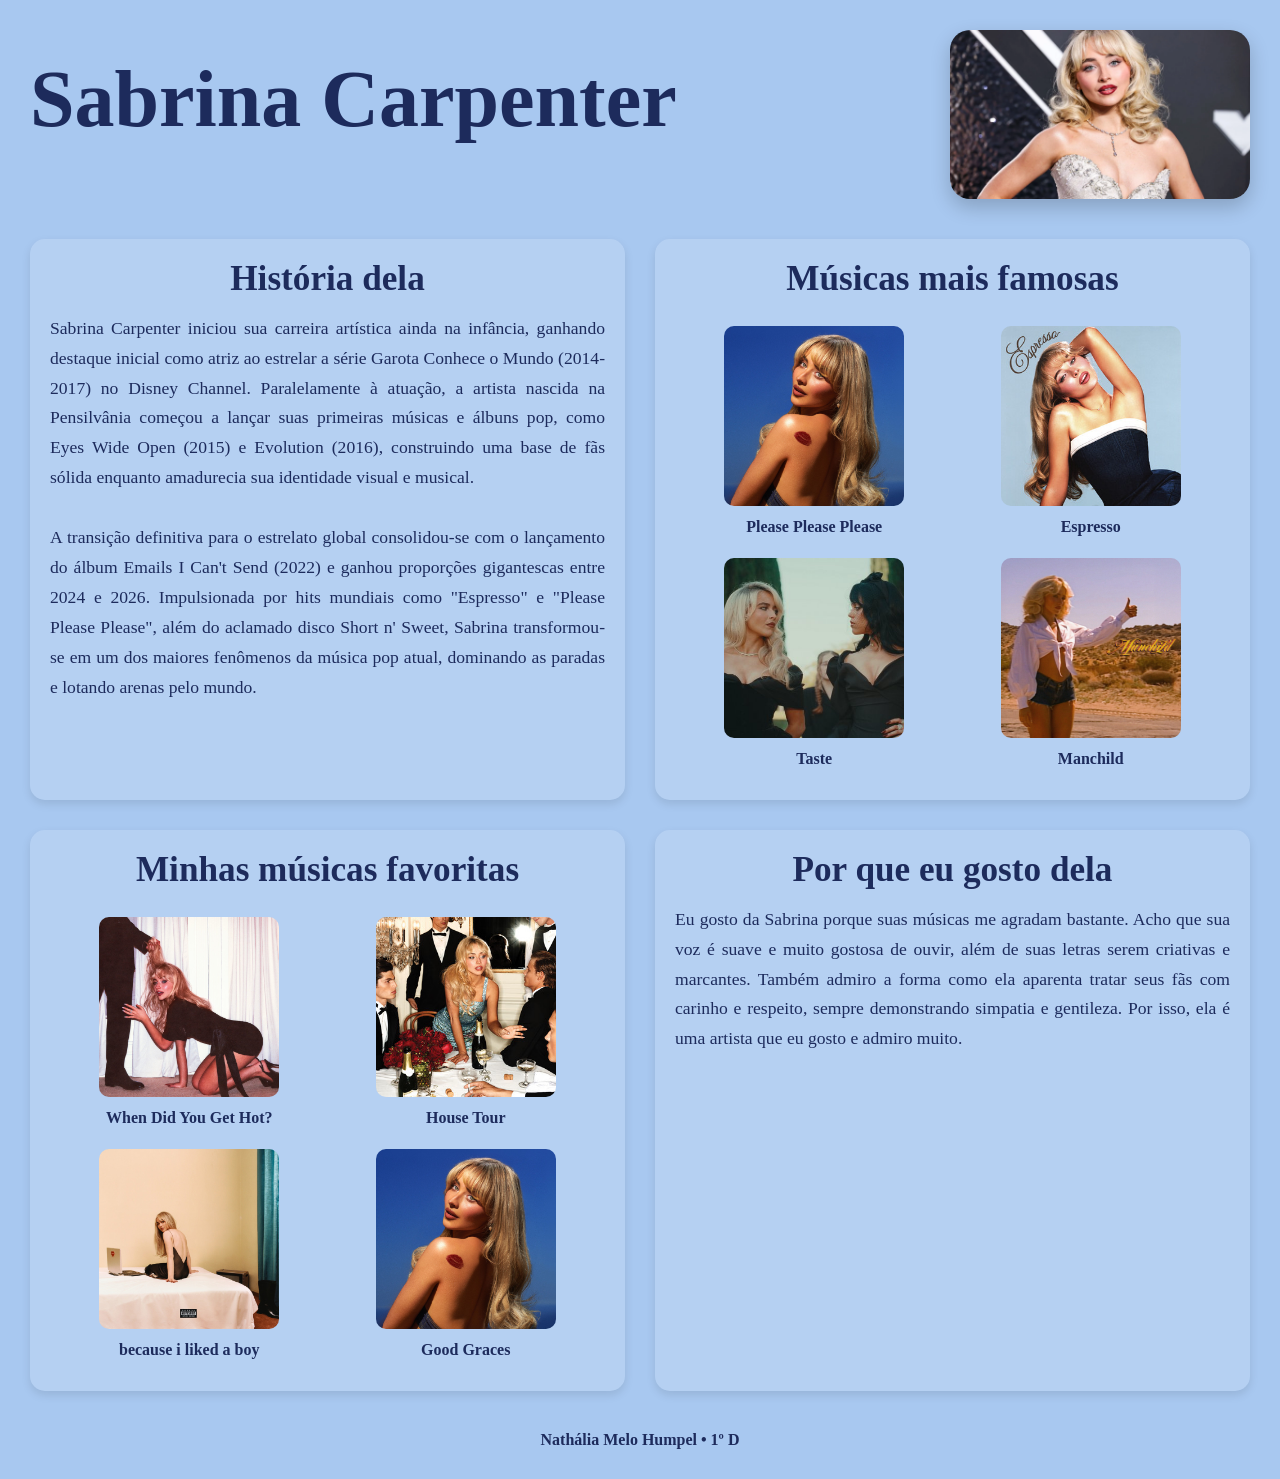
==== index.html @ 60d55c67 "Adiciona fotos na pasta assets" ====
<!DOCTYPE html>
<html lang="pt-br">
<head>
<meta charset="UTF-8">
<meta name="viewport" content="width=device-width, initial-scale=1.0">
<title>Sabrina Carpenter</title>

<style>
*{
    margin:0;
    padding:0;
    box-sizing:border-box;
}

body{
    background:#a8c8f0;
    font-family:Georgia, serif;
    color:#1d2b5c;
    padding:30px;
}

h1{
    text-align:center;
    font-size:4rem;
    margin-bottom:30px;
}

h2{
    text-align: center;
    font-size: 2.2rem;
    margin-bottom: 15px;
}

.container{
    display:grid;
    grid-template-columns:1fr 1fr;
    gap:30px;
}

.card{
    background:rgba(255,255,255,0.15);
    padding:20px;
    border-radius:15px;
    box-shadow:0 4px 10px rgba(0,0,0,0.1);
}

.historia p,
.gosto p{
    width:100%;
    text-align:justify;
    line-height:1.7;
    font-size:1.1rem;
}

.cabecalho{
    display: flex;
    justify-content: space-between;
    align-items: center;
    margin-bottom: 40px;
}

.cabecalho h1{
    font-size: 5rem;
    text-align: left;
}

.foto-principal{
    width: 300px;
    border-radius: 20px;
    box-shadow: 0 8px 20px rgba(0,0,0,0.2);
}
.tabela-musicas{
    width:100%;
}

.tabela-musicas td{
    text-align:center;
    padding:10px;
}

img{
    border-radius:10px;
    transition:0.3s;
}

.tabela-musicas img:hover{
    transform:scale(1.05);
    box-shadow:0 6px 15px rgba(0,0,0,0.25);
}

figcaption{
    margin-top:8px;
    font-weight:bold;
}

a{
    text-decoration:none;
    color:inherit;
}

footer{
    text-align:center;
    margin-top:40px;
    font-weight:bold;
}

@media(max-width:900px){
    .container{
        grid-template-columns:1fr;
    }

    h1{
        font-size:3rem;
    }

    .foto-principal{
        width:100%;
        max-width:400px;
    }
}
</style>
</head>

<body>

<div class="cabecalho">
    <h1>Sabrina Carpenter</h1>

    <img src="assets/sabrina-carpenter-nath.webp"
    class="foto-principal"
    alt="Foto da Sabrina Carpenter">
</div>

<div class="container">

    <section class="historia card">
        <h2>História dela</h2>

        <p>
            Sabrina Carpenter iniciou sua carreira artística ainda na infância, ganhando destaque inicial como atriz ao estrelar a série Garota Conhece o Mundo (2014-2017) no Disney Channel. Paralelamente à atuação, a artista nascida na Pensilvânia começou a lançar suas primeiras músicas e álbuns pop, como Eyes Wide Open (2015) e Evolution (2016), construindo uma base de fãs sólida enquanto amadurecia sua identidade visual e musical.
            <br><br>
            A transição definitiva para o estrelato global consolidou-se com o lançamento do álbum Emails I Can't Send (2022) e ganhou proporções gigantescas entre 2024 e 2026. Impulsionada por hits mundiais como "Espresso" e "Please Please Please", além do aclamado disco Short n' Sweet, Sabrina transformou-se em um dos maiores fenômenos da música pop atual, dominando as paradas e lotando arenas pelo mundo.
        </p>
    </section>

    <section class="card">
        <h2>Músicas mais famosas</h2>

        <table class="tabela-musicas">
            <tr>
                <td>
                    <figure>
                        <a href="https://youtu.be/cF1Na4AIecM?si=tq6w_SaVd8nu-sPu" target="_blank">
                            <img src="assets/please-please-please-nath.jpg" width="180" alt="">
                        </a>
                        <figcaption>Please Please Please</figcaption>
                    </figure>
                </td>

                <td>
                    <figure>
                        <a href="https://youtu.be/eVli-tstM5E?si=VRlJOLgrgoSqmoIP" target="_blank">
                            <img src="assets/espresso-nath.jpg" width="180" alt="">
                        </a>
                        <figcaption>Espresso</figcaption>
                    </figure>
                </td>
            </tr>

            <tr>
                <td>
                    <figure>
                        <a href="https://youtu.be/KEG7b851Ric?si=eaYIvndWMF-2-VRj" target="_blank">
                            <img src="assets/taste-nath.jpg" width="180" alt="">
                        </a>
                        <figcaption>Taste</figcaption>
                    </figure>
                </td>

                <td>
                    <figure>
                        <a href="https://youtu.be/aSugSGCC12I?si=xoX0mtpcQHsIW871" target="_blank">
                            <img src="assets/manchild-nath.jpg" width="180" alt="">
                        </a>
                        <figcaption>Manchild</figcaption>
                    </figure>
                </td>
            </tr>
        </table>
    </section>

    <section class="card">
        <h2>Minhas músicas favoritas</h2>

        <table class="tabela-musicas">
            <tr>
                <td>
                    <figure>
                        <a href="https://youtu.be/bnhV-OBnGCE?si=_VvoUv6ohIFBwP6q" target="_blank">
                            <img src="assets/wdygh-nath.jpg" width="180" alt="">
                        </a>
                        <figcaption>When Did You Get Hot?</figcaption>
                    </figure>
                </td>

                <td>
                    <figure>
                        <a href="https://youtu.be/KWoTyfPsqbE?si=r8fhqNtKdVcNQlyc" target="_blank">
                            <img src="assets/house-tour-nath.jpg" width="180" alt="">
                        </a>
                        <figcaption>House Tour</figcaption>
                    </figure>
                </td>
            </tr>

            <tr>
                <td>
                    <figure>
                        <a href="https://youtu.be/1YUBbF24H44?si=-aFTUmy7Al9GKxZD" target="_blank">
                            <img src="assets/bilab-nath.jpg" width="180" alt="">
                        </a>
                        <figcaption>because i liked a boy</figcaption>
                    </figure>
                </td>

                <td>
                    <figure>
                        <a href="https://youtu.be/alYCYZvB3yo?si=IjjJvFhHpHm9xbwt" target="_blank">
                            <img src="assets/please-please-please-nath.jpg" width="180" alt="">
                        </a>
                        <figcaption>Good Graces</figcaption>
                    </figure>
                </td>
            </tr>
        </table>
    </section>

    <section class="gosto card">
        <h2>Por que eu gosto dela</h2>

        <p>
            Eu gosto da Sabrina porque suas músicas me agradam bastante. Acho que sua voz é suave e muito gostosa de ouvir, além de suas letras serem criativas e marcantes. Também admiro a forma como ela aparenta tratar seus fãs com carinho e respeito, sempre demonstrando simpatia e gentileza. Por isso, ela é uma artista que eu gosto e admiro muito.
        </p>
    </section>

</div>

<footer>
    Nathália Melo Humpel • 1º D
</footer>

</body>
</html>
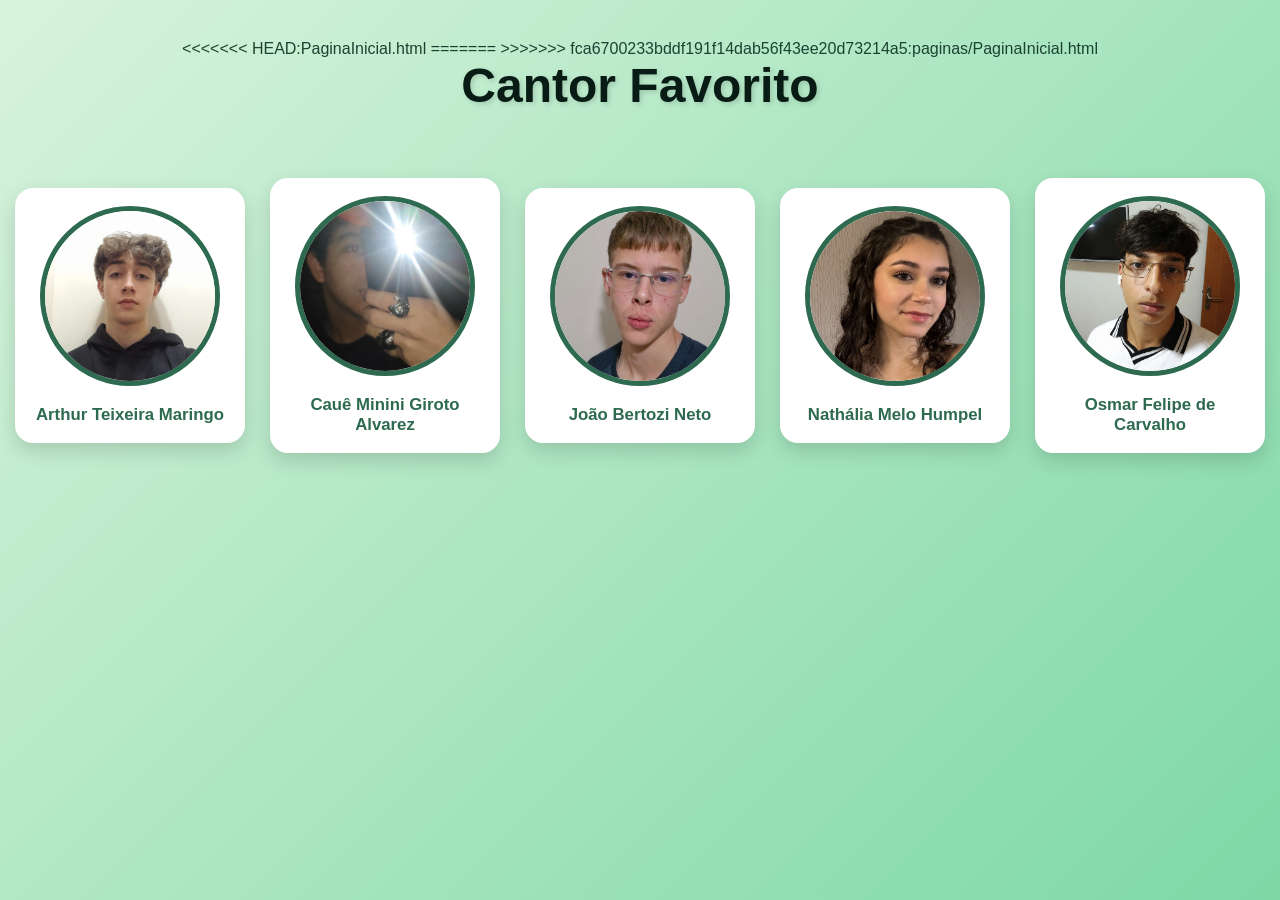
==== commit 52c77192: "Movendo PaginaInicial.html para fora da pasta paginas e trocando o nome para index.html" ====
--- a/index.html
+++ b/index.html
@@ -1,253 +1,143 @@
 <!DOCTYPE html>
 <html lang="pt-br">
 <head>
-<meta charset="UTF-8">
-<meta name="viewport" content="width=device-width, initial-scale=1.0">
-<title>Sabrina Carpenter</title>
-
+    <meta charset="UTF-8">
+    <meta name="viewport" content="width=device-width, initial-scale=1.0">
+<<<<<<< HEAD:PaginaInicial.html
+    <title>Cantor favorito</title>
+=======
+    <title>Cantor Favorito</title>
+>>>>>>> fca6700233bddf191f14dab56f43ee20d73214a5:paginas/PaginaInicial.html
+</head>
+<body>
+    <h1>Cantor Favorito</h1>
+    <table>
+        <tr>
+            <td>
+                <a href="index_arthur.html">
+                    <figure>
+                        <img src="../assets/foto_arthurt.jpg" width="200" alt="Foto do Arthur Teixeira">
+                        <figcaption>Arthur Teixeira Maringo</figcaption>
+                    </figure>
+                </a>
+            </td>
+            <td>
+                <a href="aluno_caue.html">
+                    <figure>
+                        <img src="../assets/caue.jpg"  width="200" alt="Foto do Cauê Minini">
+                        <figcaption>Cauê Minini Giroto Alvarez</figcaption>
+                    </figure>
+                </a>
+            </td>
+            <td>
+                <a href="aluno_joao.html">
+                    <figure>
+                        <img src="../assets/fotoJoao.jpeg"  width="200" alt="Foto do João Bertozi">
+                        <figcaption>João Bertozi Neto</figcaption>
+                    </figure>
+                </a>
+            </td>
+            <td>
+                <a href="PaginaNath.html">
+                    <figure>
+                        <img src="../assets/fotoNath.jpg" width="200" alt="Foto da Nathália Humpel">
+                        <figcaption>Nathália Melo Humpel</figcaption>
+                    </figure>
+                </a>
+            </td>
+            <td>
+                <a href="aluno_osmar.html">
+                    <figure>
+                        <img src="../assets/Foto_osmar 1.jpg"  width="200" alt="Foto do Osmar Felipe">
+                        <figcaption>Osmar Felipe de Carvalho</figcaption>
+                    </figure>
+                </a>
+            </td>
+        </tr>
+    </table>
+</body>
 <style>
-*{
-    margin:0;
-    padding:0;
-    box-sizing:border-box;
+* {
+    margin: 0;
+    padding: 0;
+    box-sizing: border-box;
 }
 
-body{
-    background:#a8c8f0;
-    font-family:Georgia, serif;
-    color:#1d2b5c;
-    padding:30px;
+body {
+    font-family: Arial, Helvetica, sans-serif;
+    background: linear-gradient(135deg, #d8f3dc, #7dd8a6);
+    color: #1b4332;
+    min-height: 100vh;
+    display: flex;
+    flex-direction: column;
+    align-items: center;
+    padding: 40px;
 }
 
-h1{
-    text-align:center;
-    font-size:4rem;
-    margin-bottom:30px;
+h1 {
+    font-size: 3rem;
+    margin-bottom: 40px;
+    color: #081c15;
+    text-shadow: 2px 2px 5px rgba(0,0,0,0.15);
 }
 
-h2{
-    text-align: center;
-    font-size: 2.2rem;
-    margin-bottom: 15px;
+table {
+    border-spacing: 25px;
 }
 
-.container{
-    display:grid;
-    grid-template-columns:1fr 1fr;
-    gap:30px;
+figure {
+    background-color: #ffffff;
+    border-radius: 18px;
+    padding: 18px;
+    width: 230px;
+    text-align: center;
+    box-shadow: 0 8px 20px rgba(0,0,0,0.15);
+    transition: transform .3s, box-shadow .3s;
 }
 
-.card{
-    background:rgba(255,255,255,0.15);
-    padding:20px;
-    border-radius:15px;
-    box-shadow:0 4px 10px rgba(0,0,0,0.1);
+figure:hover {
+    transform: translateY(-10px) scale(1.03);
+    box-shadow: 0 12px 30px rgba(27, 67, 50, 0.4);
 }
 
-.historia p,
-.gosto p{
-    width:100%;
-    text-align:justify;
-    line-height:1.7;
-    font-size:1.1rem;
+img {
+    width: 180px;
+    height: 180px;
+    object-fit: cover;
+    border-radius: 50%;
+    border: 5px solid #2d6a4f;
+    transition: .3s;
 }
 
-.cabecalho{
-    display: flex;
-    justify-content: space-between;
-    align-items: center;
-    margin-bottom: 40px;
+figure:hover img {
+    border-color: #52b788;
 }
 
-.cabecalho h1{
-    font-size: 5rem;
-    text-align: left;
+figcaption {
+    margin-top: 15px;
+    font-size: 1.05rem;
+    font-weight: bold;
+    color: #2d6a4f;
 }
-
-.foto-principal{
-    width: 300px;
-    border-radius: 20px;
-    box-shadow: 0 8px 20px rgba(0,0,0,0.2);
+a {
+    text-decoration: none;
+    color: inherit;
+    display: block;
 }
-.tabela-musicas{
-    width:100%;
-}
-
-.tabela-musicas td{
-    text-align:center;
-    padding:10px;
-}
-
-img{
-    border-radius:10px;
-    transition:0.3s;
-}
-
-.tabela-musicas img:hover{
-    transform:scale(1.05);
-    box-shadow:0 6px 15px rgba(0,0,0,0.25);
-}
-
-figcaption{
-    margin-top:8px;
-    font-weight:bold;
-}
-
-a{
-    text-decoration:none;
-    color:inherit;
-}
-
-footer{
-    text-align:center;
-    margin-top:40px;
-    font-weight:bold;
-}
-
-@media(max-width:900px){
-    .container{
-        grid-template-columns:1fr;
+@media (max-width: 1200px) {
+    table,
+    tr,
+    td {
+        display: block;
     }
 
-    h1{
-        font-size:3rem;
+    td {
+        margin-bottom: 25px;
     }
 
-    .foto-principal{
-        width:100%;
-        max-width:400px;
+    table {
+        border-spacing: 0;
     }
 }
 </style>
-</head>
-
-<body>
-
-<div class="cabecalho">
-    <h1>Sabrina Carpenter</h1>
-
-    <img src="assets/sabrina-carpenter-nath.webp"
-    class="foto-principal"
-    alt="Foto da Sabrina Carpenter">
-</div>
-
-<div class="container">
-
-    <section class="historia card">
-        <h2>História dela</h2>
-
-        <p>
-            Sabrina Carpenter iniciou sua carreira artística ainda na infância, ganhando destaque inicial como atriz ao estrelar a série Garota Conhece o Mundo (2014-2017) no Disney Channel. Paralelamente à atuação, a artista nascida na Pensilvânia começou a lançar suas primeiras músicas e álbuns pop, como Eyes Wide Open (2015) e Evolution (2016), construindo uma base de fãs sólida enquanto amadurecia sua identidade visual e musical.
-            <br><br>
-            A transição definitiva para o estrelato global consolidou-se com o lançamento do álbum Emails I Can't Send (2022) e ganhou proporções gigantescas entre 2024 e 2026. Impulsionada por hits mundiais como "Espresso" e "Please Please Please", além do aclamado disco Short n' Sweet, Sabrina transformou-se em um dos maiores fenômenos da música pop atual, dominando as paradas e lotando arenas pelo mundo.
-        </p>
-    </section>
-
-    <section class="card">
-        <h2>Músicas mais famosas</h2>
-
-        <table class="tabela-musicas">
-            <tr>
-                <td>
-                    <figure>
-                        <a href="https://youtu.be/cF1Na4AIecM?si=tq6w_SaVd8nu-sPu" target="_blank">
-                            <img src="assets/please-please-please-nath.jpg" width="180" alt="">
-                        </a>
-                        <figcaption>Please Please Please</figcaption>
-                    </figure>
-                </td>
-
-                <td>
-                    <figure>
-                        <a href="https://youtu.be/eVli-tstM5E?si=VRlJOLgrgoSqmoIP" target="_blank">
-                            <img src="assets/espresso-nath.jpg" width="180" alt="">
-                        </a>
-                        <figcaption>Espresso</figcaption>
-                    </figure>
-                </td>
-            </tr>
-
-            <tr>
-                <td>
-                    <figure>
-                        <a href="https://youtu.be/KEG7b851Ric?si=eaYIvndWMF-2-VRj" target="_blank">
-                            <img src="assets/taste-nath.jpg" width="180" alt="">
-                        </a>
-                        <figcaption>Taste</figcaption>
-                    </figure>
-                </td>
-
-                <td>
-                    <figure>
-                        <a href="https://youtu.be/aSugSGCC12I?si=xoX0mtpcQHsIW871" target="_blank">
-                            <img src="assets/manchild-nath.jpg" width="180" alt="">
-                        </a>
-                        <figcaption>Manchild</figcaption>
-                    </figure>
-                </td>
-            </tr>
-        </table>
-    </section>
-
-    <section class="card">
-        <h2>Minhas músicas favoritas</h2>
-
-        <table class="tabela-musicas">
-            <tr>
-                <td>
-                    <figure>
-                        <a href="https://youtu.be/bnhV-OBnGCE?si=_VvoUv6ohIFBwP6q" target="_blank">
-                            <img src="assets/wdygh-nath.jpg" width="180" alt="">
-                        </a>
-                        <figcaption>When Did You Get Hot?</figcaption>
-                    </figure>
-                </td>
-
-                <td>
-                    <figure>
-                        <a href="https://youtu.be/KWoTyfPsqbE?si=r8fhqNtKdVcNQlyc" target="_blank">
-                            <img src="assets/house-tour-nath.jpg" width="180" alt="">
-                        </a>
-                        <figcaption>House Tour</figcaption>
-                    </figure>
-                </td>
-            </tr>
-
-            <tr>
-                <td>
-                    <figure>
-                        <a href="https://youtu.be/1YUBbF24H44?si=-aFTUmy7Al9GKxZD" target="_blank">
-                            <img src="assets/bilab-nath.jpg" width="180" alt="">
-                        </a>
-                        <figcaption>because i liked a boy</figcaption>
-                    </figure>
-                </td>
-
-                <td>
-                    <figure>
-                        <a href="https://youtu.be/alYCYZvB3yo?si=IjjJvFhHpHm9xbwt" target="_blank">
-                            <img src="assets/please-please-please-nath.jpg" width="180" alt="">
-                        </a>
-                        <figcaption>Good Graces</figcaption>
-                    </figure>
-                </td>
-            </tr>
-        </table>
-    </section>
-
-    <section class="gosto card">
-        <h2>Por que eu gosto dela</h2>
-
-        <p>
-            Eu gosto da Sabrina porque suas músicas me agradam bastante. Acho que sua voz é suave e muito gostosa de ouvir, além de suas letras serem criativas e marcantes. Também admiro a forma como ela aparenta tratar seus fãs com carinho e respeito, sempre demonstrando simpatia e gentileza. Por isso, ela é uma artista que eu gosto e admiro muito.
-        </p>
-    </section>
-
-</div>
-
-<footer>
-    Nathália Melo Humpel • 1º D
-</footer>
-
-</body>
 </html>
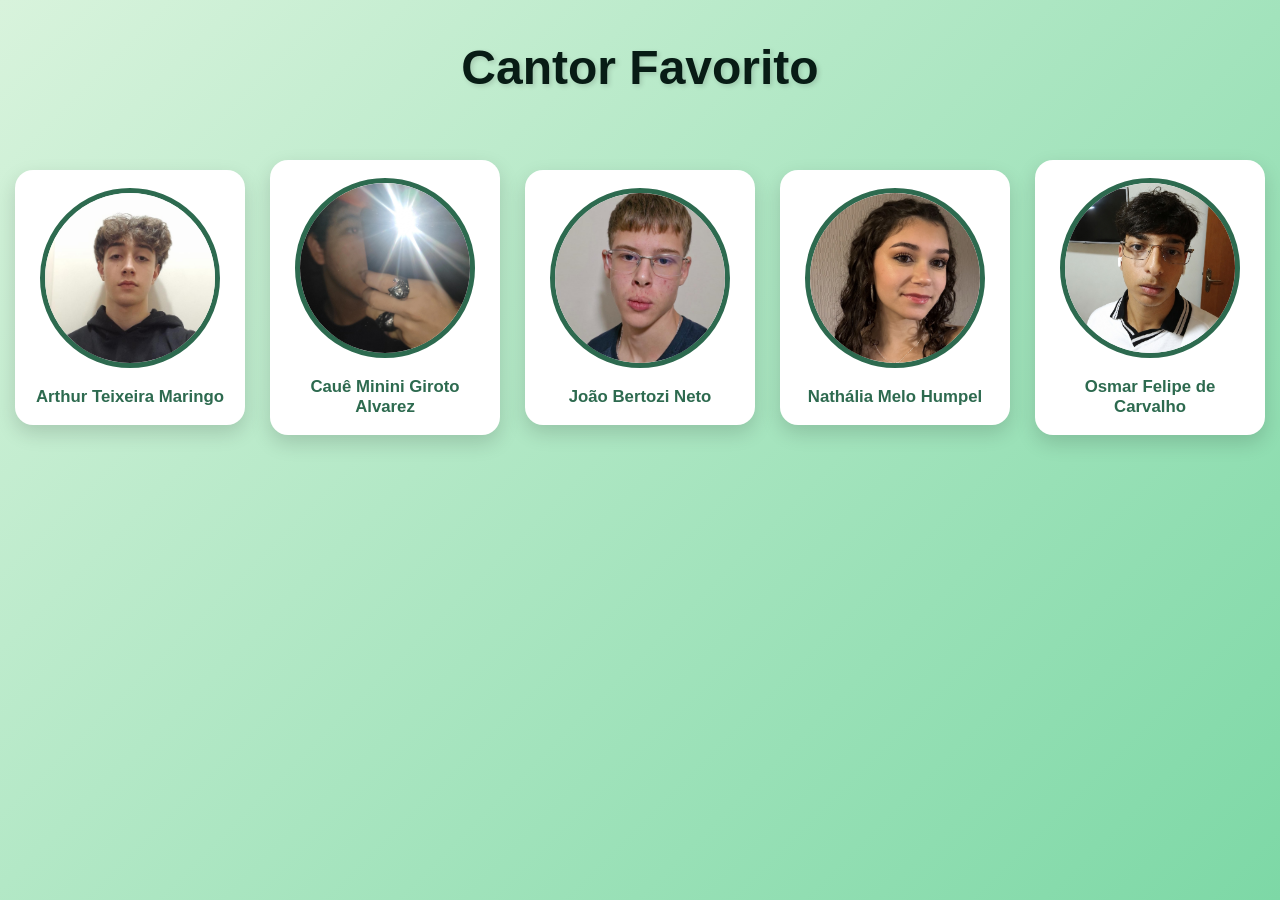
==== commit f1439c27: "correção do titulo da index.html" ====
--- a/index.html
+++ b/index.html
@@ -3,11 +3,7 @@
 <head>
     <meta charset="UTF-8">
     <meta name="viewport" content="width=device-width, initial-scale=1.0">
-<<<<<<< HEAD:PaginaInicial.html
-    <title>Cantor favorito</title>
-=======
     <title>Cantor Favorito</title>
->>>>>>> fca6700233bddf191f14dab56f43ee20d73214a5:paginas/PaginaInicial.html
 </head>
 <body>
     <h1>Cantor Favorito</h1>
